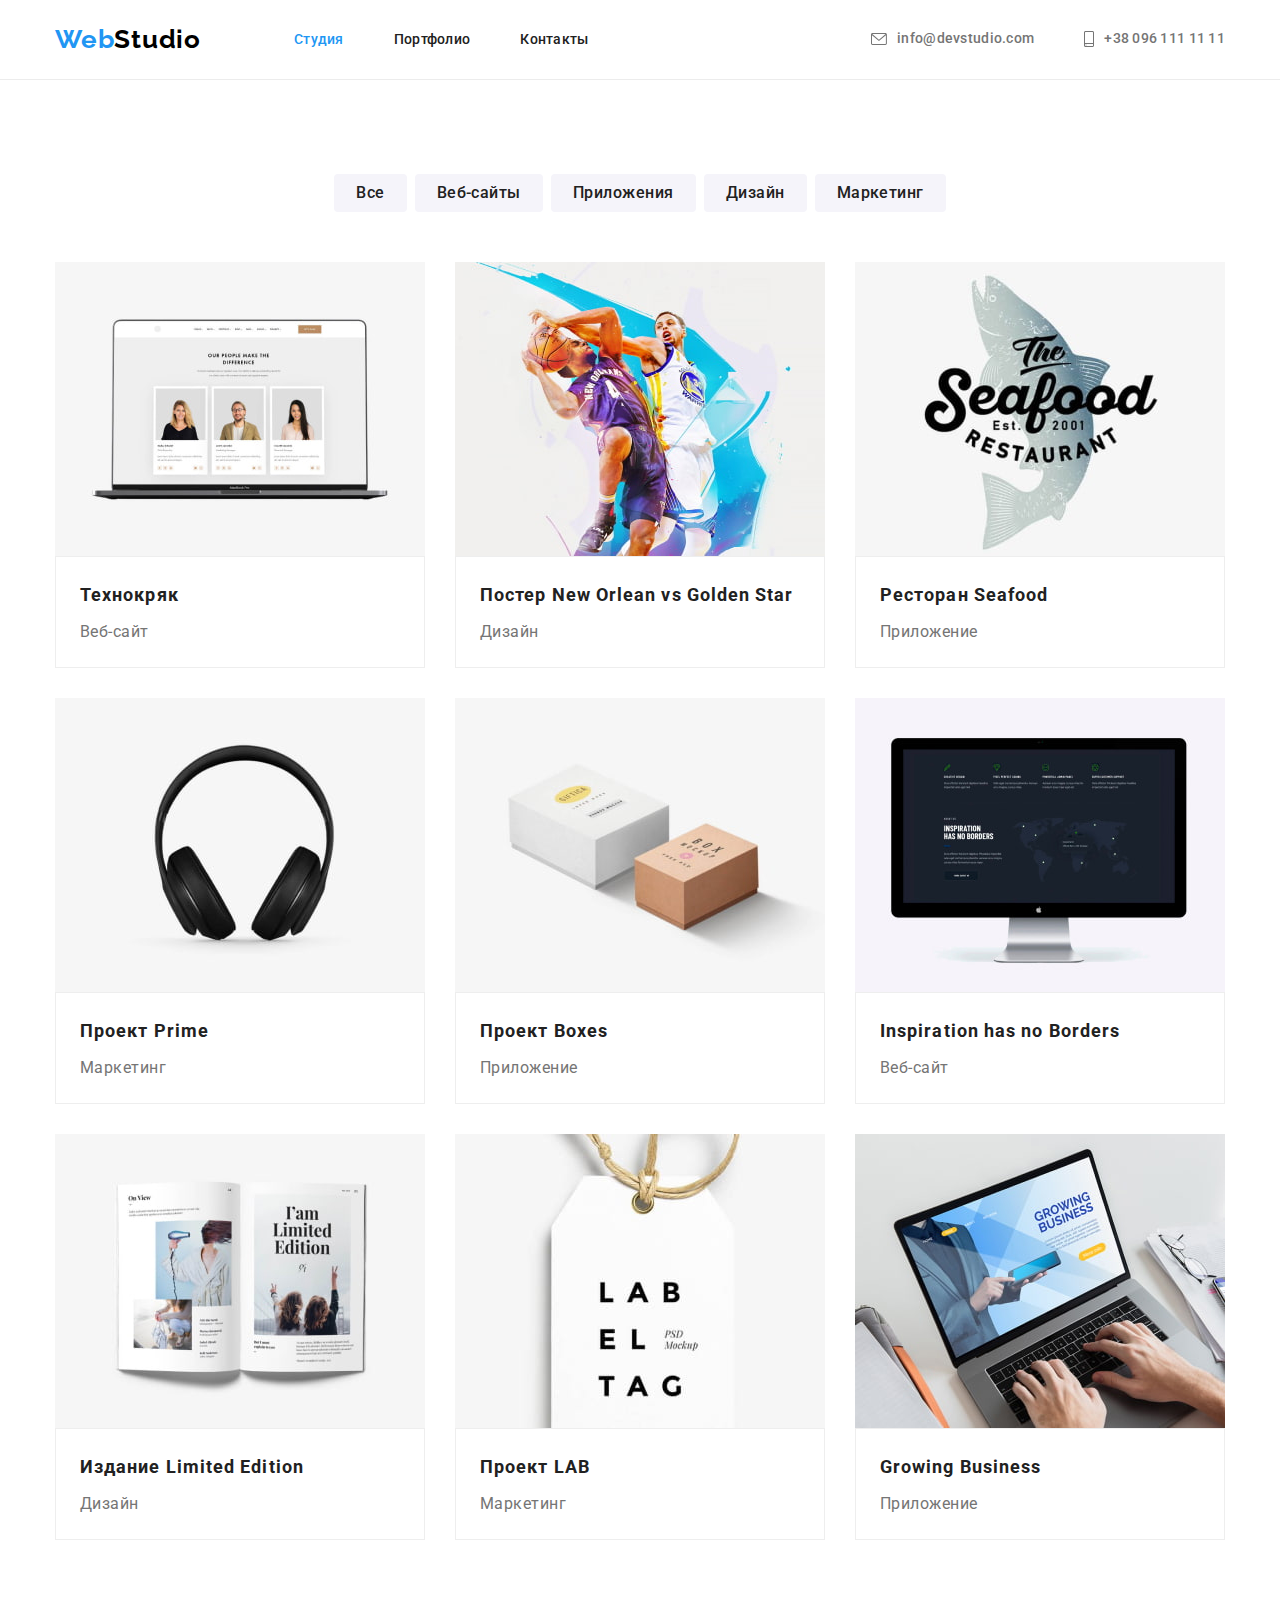
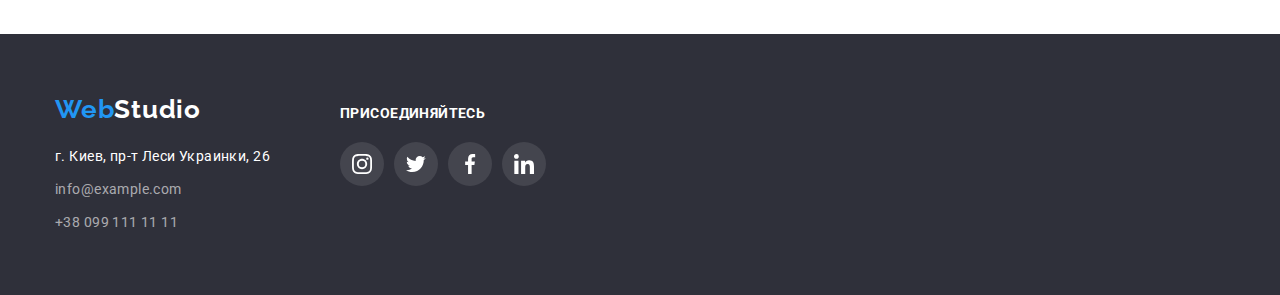
==== portfolio.html @ 4739a4f3 "add  changes" ====
<!DOCTYPE html>
<html lang="en">

<head>
    <meta charset="UTF-8">
    <meta http-equiv="X-UA-Compatible" content="IE=edge">
    <meta name="viewport" content="width=device-width, initial-scale=1.0">
    <title>Portfolio</title>
    <link rel="preconnect" href="https://fonts.googleapis.com">
    <link rel="preconnect" href="https://fonts.gstatic.com" crossorigin>
    <link
        href="https://fonts.googleapis.com/css2?family=Raleway:wght@700&family=Roboto:wght@400;500;700;900&display=swap"
        rel="stylesheet">
    <link rel="stylesheet" href="https://cdn.jsdelivr.net/npm/modern-normalize@1.1.0/modern-normalize.min.css">
    <link rel="stylesheet" href="./css/styles.css">
</head>

<body>
    <header class="page-header">
        <div class="container page-header-container">
            <a href="./index.html" class="link logo header-logo" lang="en">Web<span class="dark-logo">Studio</span></a>
        
            <nav class="nav">
                <ul class="nav-list list">
                    <li class="nav-item"><a class="link nav-link current" href="./index.html">Студия</a></li>
                    <li class="nav-item"><a class="link nav-link" href="./portfolio.html">Портфолио</a></li>
                    <li class="nav-item"><a class="link nav-link" href="">Контакты</a></li>
                </ul>
            </nav>
            <ul class="contacts-list list">
                <li class="contact-item">
                    <a class="link connect-link header-mail" href="mailto:info@devstudio.com">
                        <svg class="contacts-icon" width="16" height="12">
                            <use href="./images/svg/sprite.svg#icon-envelope"></use>
                        </svg>info@devstudio.com</a>
                </li>
                <li class="contact-item">
                    <a class="link connect-link header-tel" href="tel:+380961111111"><svg class="contacts-icon" width="10"
                            height="16">
                            <use href="./images/svg/sprite.svg#icon-smartphone"></use>
                        </svg>
                        +38 096 111 11 11</a>
                </li>
            </ul>
        </div>
    </header>

    <main>
        <section class="section">
            <div class="container">
                <h1 class="portfolio visually-hidden">Our works</h1>
                <ul class="list filter-btn">
                    <li class="filter-item"><button type="button" class="button secondary-btn">Все</button></li>
                    <li class="filter-item"><button type="button" class="button secondary-btn">Веб-сайты</button></li>
                    <li class="filter-item"><button type="button" class="button secondary-btn">Приложения</button></li>
                    <li class="filter-item"><button type="button" class="button secondary-btn">Дизайн</button></li>
                    <li class="filter-item"><button type="button" class="button secondary-btn">Маркетинг</button></li>
                </ul>
                <ul class="list portfolio-list">
                    <li class="portfolio-item">
                        <a href="" class="portfolio-link link">
                            <img src="./images/projects/img1.jpg" width="370" height="294" alt="Технокряк">
                            <div class="portfolio-description">
                                <h2 class="portfolio-title">Технокряк</h2>
                                <p class="portfolio-text">Веб-сайт</p>
                            </div>
                        </a>
                    </li>
                    <li class="portfolio-item">
                        <a href="" class="portfolio-link link">
                            <img src="./images/projects/img2.jpg" width="370" height="294" alt="Постер New Orlean vs Golden Star">
                            <div class="portfolio-description">
                                <h2 class="portfolio-title">Постер New Orlean vs Golden Star</h2>
                                <p class="portfolio-text">Дизайн</p>
                            </div>
                        </a>
                    </li>
                    <li class="portfolio-item">
                        <a href="" class="portfolio-link link">
                            <img src="./images/projects/img3.jpg" width="370" height="294" alt="Ресторан Seafood">
                            <div class="portfolio-description">
                                <h2 class="portfolio-title">Ресторан Seafood</h2>
                                <p class="portfolio-text">Приложение</p>
                            </div>
                        </a>
                    </li>
                    <li class="portfolio-item">
                        <a href="" class="portfolio-link link">
                            <img src="./images/projects/img4.jpg" width="370" height="294" alt="Проект Prime">
                            <div class="portfolio-description">
                                <h2 class="portfolio-title">Проект Prime</h2>
                                <p class="portfolio-text">Маркетинг</p>
                            </div>
                        </a>
                    </li>
                    <li class="portfolio-item">
                        <a href="" class="portfolio-link link">
                            <img src="./images/projects/img5.jpg" width="370" height="294" alt="Проект Boxes">
                            <div class="portfolio-description">
                                <h2 class="portfolio-title">Проект Boxes</h2>
                                <p class="portfolio-text">Приложение</p>
                            </div>
                        </a>
                    </li>
                    <li class="portfolio-item">
                        <a href="" class="portfolio-link link">
                            <img src="./images/projects/img6.jpg" width="370" height="294" alt="Inspiration has no Borders">
                            <div class="portfolio-description">
                                <h2 class="portfolio-title">Inspiration has no Borders</h2>
                                <p class="portfolio-text">Веб-сайт</p>
                            </div>
                        </a>
                    </li>
                    <li class="portfolio-item">
                        <a href="" class="portfolio-link link">
                            <img src="./images/projects/img7.jpg" width="370" height="294" alt="Издание Limited Edition">
                            <div class="portfolio-description">
                                <h2 class="portfolio-title">Издание Limited Edition</h2>
                                <p class="portfolio-text">Дизайн</p>
                            </div>
                        </a>
                    </li>
                    <li class="portfolio-item">
                        <a href="" class="portfolio-link link">
                            <img src="./images/projects/img8.jpg" width="370" height="294" alt="Проект LAB">
                            <div class="portfolio-description">
                                <h2 class="portfolio-title">Проект LAB</h2>
                                <p class="portfolio-text">Маркетинг</p>
                            </div>
                        </a>
                    </li>
                    <li class="portfolio-item">
                        <a href="" class="portfolio-link link">
                            <img src="./images/projects/img9.jpg" width="370" height="294" alt="Growing Business">
                            <div class="portfolio-description">
                                <h2 class="portfolio-title">Growing Business</h2>
                                <p class="portfolio-text">Приложение</p>
                            </div>
                        </a>
                    </li>
                </ul>
            </div>
        </section>


    </main>

    <footer class="footer">
        <div class="container footer-container">
            <div class="footer-address">
                <a href="./index.html" class="logo link">Web<span class="white-logo">Studio</span></a>
                <address class="address">
                    <ul class="list address-list">
                        <li class="address-item"><a class="map link" target="_blank" rel="noopener noreferrer"
                                href="https://www.google.com.ua/maps/place/бул.+Леси+Украинки,+26,+Киев,+02000/@50.4265807,30.5361918,17z/data=!3m1!4b1!4m5!3m4!1s0x40d4cf0e033ecbe9:0x57a4dffefec77da0!8m2!3d50.4265807!4d30.5383858?hl=ru">г.
                                Киев, пр-т Леси Украинки, 26</a></li>
                        <li class="address-item"><a class="contact-link link"
                                href="mailto:info@example.com">info@example.com</a></li>
                        <li class="address-item"><a class="contact-link link" href="tel:+380991111111">+38 099 111 11 11</a>
                        </li>
                    </ul>
                </address>
            </div>
            <div class="subscribe">
                <h3 class="social-title">присоединяйтесь</h3>
                <ul class="social-subscribe-list list">
                    <li class="subscribe-list-item">
                        <a href="" class="subscribe-list-link link">
                            <svg class="subscribe-list-icon" width="20" height="20">
                                <use href="./images/svg/sprite.svg#icon-instagram"></use>
                            </svg>
                        </a>
                    </li>
                    <li class="subscribe-list-item">
                        <a href="" class="subscribe-list-link link">
                            <svg class="subscribe-list-icon" width="20" height="20">
                                <use href="./images/svg/sprite.svg#icon-twitter"></use>
                            </svg>
                        </a>
                    </li>
                    <li class="subscribe-list-item">
                        <a href="" class="subscribe-list-link link">
                            <svg class="subscribe-list-icon" width="20" height="20">
                                <use href="./images/svg/sprite.svg#icon-facebook"></use>
                            </svg>
                        </a>
                    </li>
                    <li class="subscribe-list-item">
                        <a href="" class="subscribe-list-link link">
                            <svg class="subscribe-list-icon" width="20" height="20">
                                <use href="./images/svg/sprite.svg#icon-linkedin"></use>
                            </svg>
                        </a>
                    </li>
                </ul>
            </div>
        </div>
    </footer>


</body>

</html>
---- css/styles.css ----
/* палитра */
/* цвет основного текста #757575 */
/* вторичный цвет текста #212121 */
/* белый  #FFFFFF */
/* прозрачный белый rgba(255, 255, 255, 0.6) */
/* акцент #2196F3 */
/* акцент фона-темный #2F303A */
/* цвет фона серый #F5F4FA */
:root{
    --font-family:'Roboto', sans-serif;
    --font-family-secondary:'Raleway',sans-serif;

    --primary-text-color:#757575;
    --secondary-text-color:#212121;
    --white-color:#FFF;
    --transparent-text-color:rgba(255, 255, 255, 0.6);

    --accent-blue:#2196F3;
    --accent-dark:#000;

    --accent-bgc:#2F303A;
    --secondary-bgc:#F5F4FA;
   
    --icon-bgc:rgba(255, 255, 255, 0.1);
    --color-icon:#AFB1B8;

    
}

h1,
h2,
h3,
h4,
p{
    margin-top: 0;
    margin-bottom: 0;
}

ul,
ol{
    margin-top: 0;
    margin-bottom: 0;
    padding-left: 0;
}
img{
    height: auto;
    max-width: 100%;
    display: block;
}

/* Common style */
body{
    color:var(--primary-text-color) ;
    background-color:var(--primary-bgc-color);
    font-family:var(--font-family);
    font-size: 14px;
    letter-spacing: 0.03em;
}
.visually-hidden {
    position: absolute;
    white-space: nowrap;
    width: 1px;
    height: 1px;
    overflow: hidden;
    border: 0;
    padding: 0;
    clip: rect(0 0 0 0);
    clip-path: inset(50%);
    margin: -1px;
}
.list{
    list-style: none;
}
.link{
    text-decoration: none;
    font-family: inherit;
    color:inherit;
}
.button{
    font-size: 16px;
    border: none;

    background-color: transparent;
    color: inherit;
    
    cursor: pointer;

    display: inline-block;


}
.section{
    padding-top: 94px;
    padding-bottom: 94px;
}
.section-title{
    font-weight: 700;
    font-size: 36px;
    line-height: 1.16;
    letter-spacing: 0.03em;
    text-align: center;

    color: var(--secondary-text-color);
}
.logo{
    font-family:var(--font-family-secondary) ;
    font-weight: 700;
    font-size: 26px;
    letter-spacing: 0.03em;
    line-height: 1.19;
    color: var(--accent-blue);
}
.container{
    width: 1200px;
    margin: 0 auto;
    padding-left: 15px;
    padding-right: 15px;

   
}

/* Header */
.page-header{
    padding-top: 24px;
    padding-bottom: 24px;
    border-bottom: 1px solid #ECECEC;
}
.page-header-container{
    display: flex;
    align-items: center;
}
.header-logo{
    margin-right: 93px;
}

.dark-logo{
    color: var(--accent-dark);
}


.nav-list {
    display: flex;
    align-items: center;
  
}
.nav-item:not(:last-child){
    margin-right: 50px;
}
.nav-link {
    font-weight: 500;
    line-height: 1.14;
    letter-spacing: 0.02em;
    color: var(--secondary-text-color);
}
.nav-link.current {
    color: var(--accent-blue);
}
.connect-link:hover,
.connect-link:focus,
.nav-link:hover,
.nav-link:focus,
.contact-link:hover,
.contact-link:focus,
.map:hover,
.map:focus{
    color: var(--accent-blue);
}
.contacts-list {
    display: flex;
    align-items: center;
    margin-left: auto;
    
}

.connect-link {
    display: flex;
    align-items: center;
    font-weight: 500;
    line-height: 1.14;
    letter-spacing: 0.02em;
}
.contact-item:not(:last-child){
    margin-right:50px;
}
.contacts-icon{
    margin-right: 10px;
    fill: currentColor;
}


/* Hero */
.hero{
    background-image: linear-gradient(rgba(47, 48, 58, 0.4),rgba(47, 48, 58, 0.4)), url("../images/hero/bacground-image.jpg");
    background-size: cover;
    background-repeat: no-repeat;
    background-position: 50% 50%;
    margin-left: auto;
    margin-right: auto; 
    max-width: 1600px;   
    background-color: var(--accent-bgc);

    padding-top: 200px;
    padding-bottom: 200px;
}
.hero-title{
    font-weight: 900;
    font-size: 44px;
    line-height: 1.36;
    text-align: center;
    letter-spacing: 0.06em;
    text-transform: uppercase;
    
    color: var(--white-color);

    margin-bottom: 30px;
    width: 696px;
    margin-left: auto;
    margin-right: auto;
} 
.primary-btn{
    font-weight: 700;
    line-height: 1.88;
    text-align: center;
    letter-spacing: 0.06em;
    color: var(--white-color);

    background-color: var(--accent-blue);
    
    display: flex;
    align-items: center;
    padding: 10px 32px;
    margin-left: auto;
    margin-right: auto;
    box-shadow: 0px 4px 4px rgba(0, 0, 0, 0.15);
    border-radius: 4px;
}
.primary-btn:hover,
.primary-btn:focus{
    color: var(--secondary-text-color);
    background-color: var(--white-color);
    box-shadow: 0px 4px 4px rgba(0, 0, 0, 0.15);
    border-radius: 4px;
}

/* Feature */
.feature-list {
    display: flex;
    column-gap: 30px;
    
}
.feature-item{
    flex-basis: calc((100%-90px)/4);

}
.feature-box{
    display: flex;
    justify-content: center;
    align-items: center;
    height: 120px;
    background-color: var(--secondary-bgc);
    border-radius: 4px;
    margin-bottom: 30px;

}

.feature-title {
    font-size: 14px;
    line-height: 1.14;
    text-transform: uppercase;
    color: var(--secondary-text-color);

    margin-bottom: 10px;
    
}

.feature-text {
    line-height: 1.71;
}

/* Work */
.work-section{
    padding-top: 0px;
}
.work-title{
    margin-bottom: 50px;
}
.work-list{
    display: flex;
    column-gap: 30px;

}
.work-item{
    flex-basis:calc((100%-60px)/3);
}

/* Team */
.team-section{
    background-color:var(--secondary-bgc);
}
.general-team-title{
    margin-bottom: 50px;
}
.team-list {
    display: flex;
    gap: 30px;
}
.team-item{
    background: var(--white-color);
    box-shadow: 0px 1px 3px rgba(0, 0, 0, 0.12), 0px 1px 1px rgba(0, 0, 0, 0.14), 0px 2px 1px rgba(0, 0, 0, 0.2);
    border-radius: 0px 0px 4px 4px;
    flex-basis: calc((100%-90px)/4);
}
.team-description{
    padding-top: 30px;
    padding-bottom: 30px;
}

.team-title {
    font-weight: 500;
    font-size: 16px;
    line-height: 1.18;
    letter-spacing: 0.03em;
    text-align: center;
    color: var(--secondary-text-color);

    margin-bottom: 10px;
}

.team-text {
    margin-bottom: 16px;
    font-size: 16px;
    letter-spacing: 0.03em;
    line-height: 1.18;
    text-align: center;
}
.social-list{
    display: flex;
    justify-content: center;
    gap: 10px;
}
.social-list-link{
    display: flex;
    justify-content: center;
    align-items: center;
    width: 44px;
    height: 44px;
    border-radius: 50%;
    background-color: var(--white-color);
}
.social-list-icon{
    fill: var(--color-icon);
}
.social-list-link:hover,
.social-list-link:focus{
    background-color: var(--accent-blue);
}
.social-list-link:hover .social-list-icon,
.social-list-link:focus .social-list-icon{
    fill: var(--white-color);
}
/* Subscribe */
.client-title{
    margin-bottom: 50px;
}
.client-list{
    display: flex;
    justify-content: center;
    gap: 30px;

}
.client-list-link{
    display: flex;
    justify-content: center;
    align-items: center;
    width: 170px;
    height: 92px;
    border: 1px solid var(--color-icon);
    border-radius: 4px;
    background-color: var(--white-color);
}
.client-list-icon{
    fill: var(--color-icon);
}
.client-list-link:hover,
.client-list-link:focus{
    border: 1px solid var(--accent-blue);
}
.client-list-link:hover .client-list-icon,
.client-list-link:focus .client-list-icon{
    fill: var(--accent-blue);
}
/* Footer */
.footer {
    background-color: var(--accent-bgc);
    padding-top: 60px;
    padding-bottom: 60px;
    
}
.footer-container{
    align-items: baseline;
    display: flex;
}
.white-logo{
    color: var(--white-color);
}
.address {
    font-style: normal;
    margin-top: 20px;
}

.map {
    line-height: 1.71;
    color:var(--white-color);
}

.address-item:not(:last-child){
    margin-bottom: 9px;
}
.contact-link {
    line-height: 1.71;
    color: var(--transparent-text-color);
}
.subscribe{

    margin-left: 70px;
}
.social-title{
    margin-bottom: 20px;
    font-size: 14px;
    font-weight: 700;
    line-height: 1.14;
    text-transform: uppercase;
    color: var(--white-color);
}
.social-subscribe-list{
    display: flex;
    justify-content: center;
    gap: 10px;
}
.subscribe-list-link{
    display: flex;
    justify-content: center;
    align-items: center;
    width: 44px;
    height: 44px;
    border-radius: 50%;
    background-color: var(--icon-bgc);
}
.subscribe-list-icon{
    fill: var(--white-color);
}
.subscribe-list-link:hover,
.subscribe-list-link:focus{
    background-color: var(--accent-blue);
}


/* Portfolio */
.filter-btn{
    display: flex;
    justify-content: center;
    margin-bottom: 50px;
    
}
.filter-item:not(:last-child){
    margin-right: 8px;
}
.secondary-btn{
    font-weight: 500;
    letter-spacing: 0.03em;
    line-height: 1.62;
    text-align: center;
    
    color: var(--secondary-text-color);
    background:var(--secondary-bgc);
    margin-left: auto;
    margin-right: auto;
    padding: 6px 22px;
    border-radius: 4px;
}
.secondary-btn:hover,
.secondary-btn:focus{
    box-shadow: 0px 3px 1px rgba(0, 0, 0, 0.1), 0px 1px 2px rgba(0, 0, 0, 0.08), 0px 2px 2px rgba(0, 0, 0, 0.12);
    border-radius: 4px;
    color: var(--white-color);
    background-color: var(--accent-blue);
}
.portfolio-list{
    display: flex;
    flex-wrap: wrap;
    gap: 30px;
}

.portfolio-link{
    display: block;
}
.portfolio-link:hover,
.portfolio-link:focus{
    box-shadow: 0px 1px 1px rgba(0, 0, 0, 0.12), 0px 4px 4px rgba(0, 0, 0, 0.06), 1px 4px 6px rgba(0, 0, 0, 0.16);
}
.portfolio-description{
    background: #FFFFFF;
    border: 1px solid #EEEEEE;
    padding: 20px 24px;
}
.portfolio-title {
    font-size: 18px;
    line-height: 2;
    letter-spacing: 0.06em;
    color: var(--secondary-text-color);

    margin-bottom: 4px;

}

.portfolio-text {
    font-size: 16px;
    letter-spacing: 0.03em;
    line-height: 1.88;
}
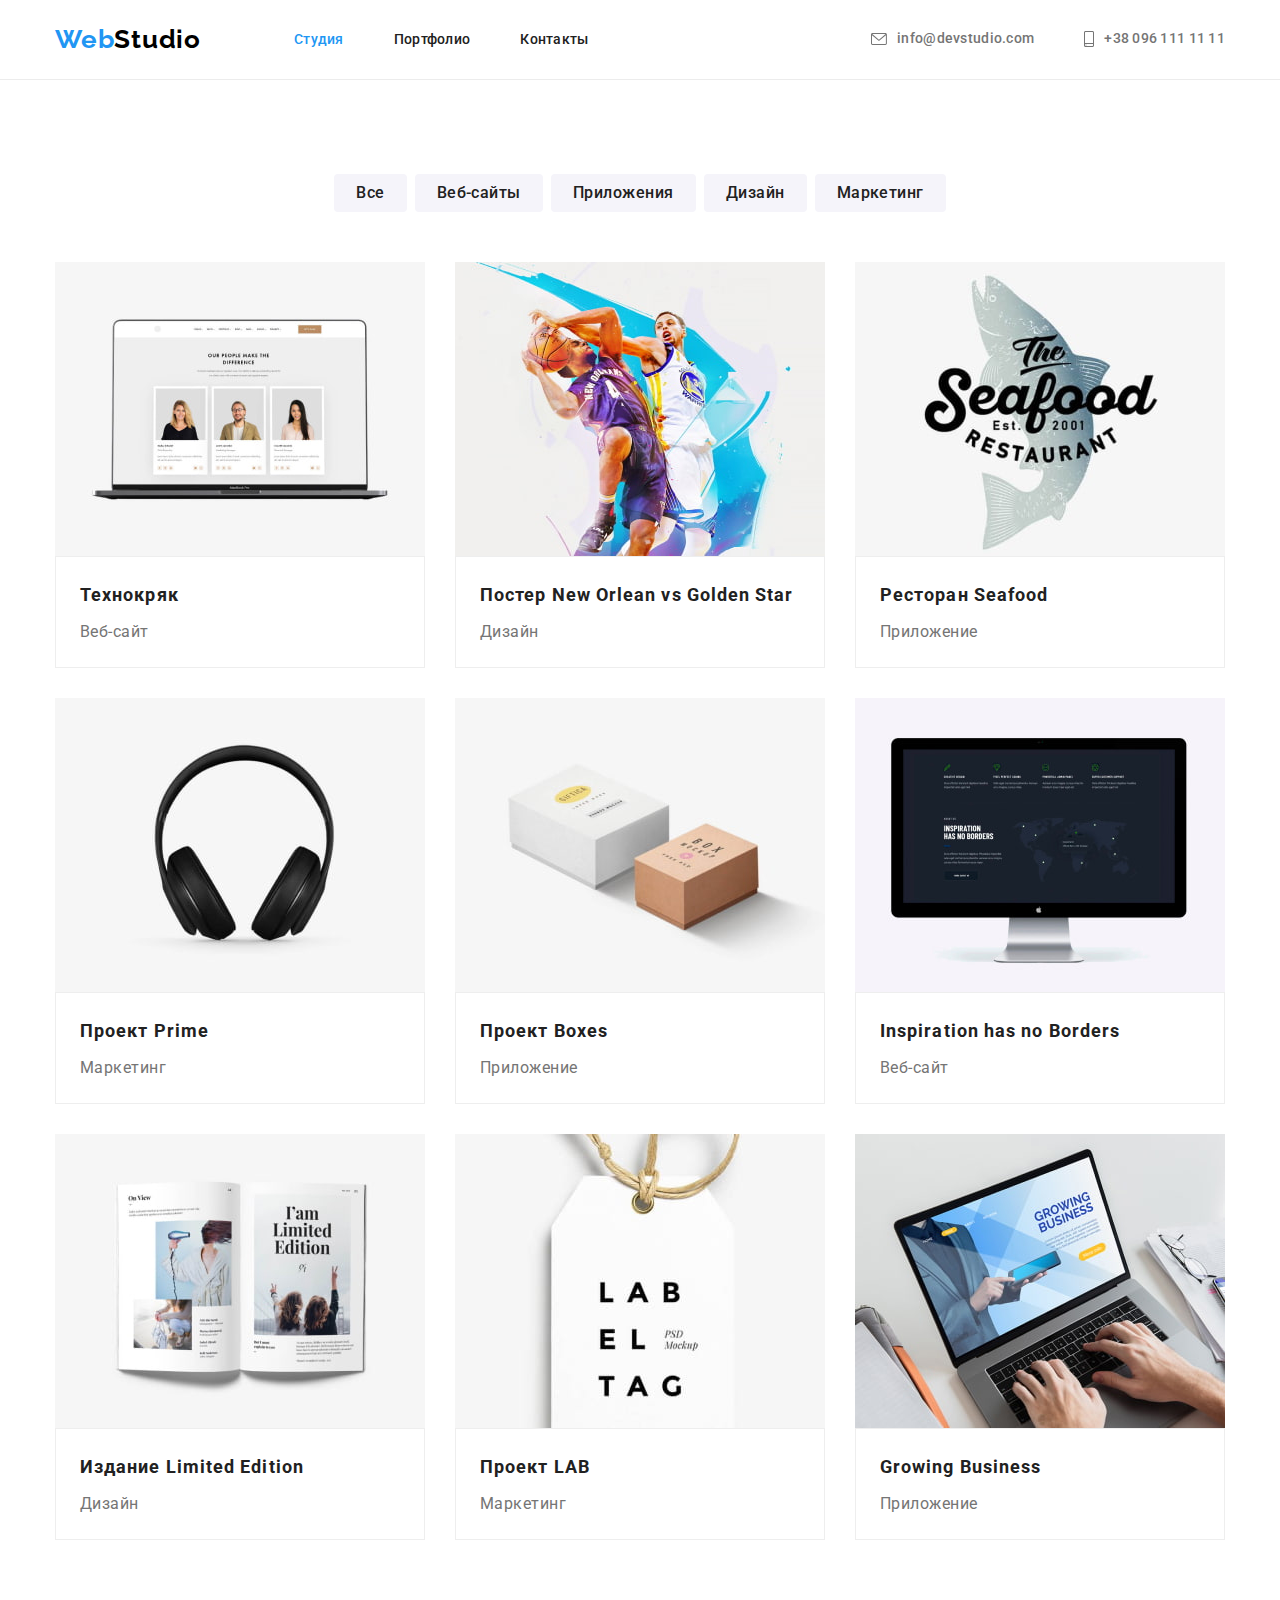
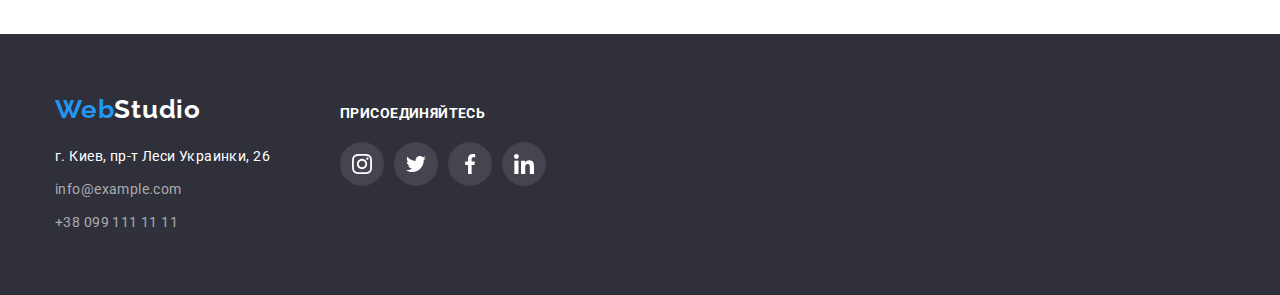
==== commit edc4c6b0: "changed" ====
--- a/portfolio.html
+++ b/portfolio.html
@@ -59,7 +59,11 @@
                 <ul class="list portfolio-list">
                     <li class="portfolio-item">
                         <a href="" class="portfolio-link link">
-                            <img src="./images/projects/img1.jpg" width="370" height="294" alt="Технокряк">
+                            <div class="box-overlay">
+                                <img src="./images/projects/img1.jpg" width="370" height="294" alt="Технокряк">
+                                <p class="portfolio-overlay">Ресурс предлагает комплексные предложения с разным уровнем функционала и сервисов. Все это позволит посетителю получить
+                                исчерпывающие сведения о компании или частном лице.</p>
+                            </div>
                             <div class="portfolio-description">
                                 <h2 class="portfolio-title">Технокряк</h2>
                                 <p class="portfolio-text">Веб-сайт</p>
@@ -68,7 +72,12 @@
                     </li>
                     <li class="portfolio-item">
                         <a href="" class="portfolio-link link">
-                            <img src="./images/projects/img2.jpg" width="370" height="294" alt="Постер New Orlean vs Golden Star">
+                            <div class="box-overlay">
+                                <img src="./images/projects/img2.jpg" width="370" height="294" alt="Постер New Orlean vs Golden Star">
+                                <p class="portfolio-overlay">Ресурс предлагает комплексные предложения с разным уровнем функционала и сервисов. Все это
+                                    позволит посетителю получить
+                                    исчерпывающие сведения о компании или частном лице.</p>
+                            </div>
                             <div class="portfolio-description">
                                 <h2 class="portfolio-title">Постер New Orlean vs Golden Star</h2>
                                 <p class="portfolio-text">Дизайн</p>
@@ -77,7 +86,12 @@
                     </li>
                     <li class="portfolio-item">
                         <a href="" class="portfolio-link link">
-                            <img src="./images/projects/img3.jpg" width="370" height="294" alt="Ресторан Seafood">
+                            <div class="box-overlay">
+                                <img src="./images/projects/img3.jpg" width="370" height="294" alt="Ресторан Seafood">
+                                <p class="portfolio-overlay">Ресурс предлагает комплексные предложения с разным уровнем функционала и сервисов. Все это
+                                    позволит посетителю получить
+                                    исчерпывающие сведения о компании или частном лице.</p>
+                            </div>
                             <div class="portfolio-description">
                                 <h2 class="portfolio-title">Ресторан Seafood</h2>
                                 <p class="portfolio-text">Приложение</p>
@@ -86,7 +100,12 @@
                     </li>
                     <li class="portfolio-item">
                         <a href="" class="portfolio-link link">
-                            <img src="./images/projects/img4.jpg" width="370" height="294" alt="Проект Prime">
+                            <div class="box-overlay">
+                                <img src="./images/projects/img4.jpg" width="370" height="294" alt="Проект Prime">
+                                <p class="portfolio-overlay">Ресурс предлагает комплексные предложения с разным уровнем функционала и сервисов. Все это
+                                    позволит посетителю получить
+                                    исчерпывающие сведения о компании или частном лице.</p>
+                            </div>
                             <div class="portfolio-description">
                                 <h2 class="portfolio-title">Проект Prime</h2>
                                 <p class="portfolio-text">Маркетинг</p>
@@ -95,7 +114,12 @@
                     </li>
                     <li class="portfolio-item">
                         <a href="" class="portfolio-link link">
-                            <img src="./images/projects/img5.jpg" width="370" height="294" alt="Проект Boxes">
+                            <div class="box-overlay">
+                                <img src="./images/projects/img5.jpg" width="370" height="294" alt="Проект Boxes">
+                                <p class="portfolio-overlay">Ресурс предлагает комплексные предложения с разным уровнем функционала и сервисов. Все это
+                                    позволит посетителю получить
+                                    исчерпывающие сведения о компании или частном лице.</p>
+                            </div>
                             <div class="portfolio-description">
                                 <h2 class="portfolio-title">Проект Boxes</h2>
                                 <p class="portfolio-text">Приложение</p>
@@ -104,7 +128,12 @@
                     </li>
                     <li class="portfolio-item">
                         <a href="" class="portfolio-link link">
-                            <img src="./images/projects/img6.jpg" width="370" height="294" alt="Inspiration has no Borders">
+                            <div class="box-overlay">
+                                <img src="./images/projects/img6.jpg" width="370" height="294" alt="Inspiration has no Borders">
+                                <p class="portfolio-overlay">Ресурс предлагает комплексные предложения с разным уровнем функционала и сервисов. Все это
+                                    позволит посетителю получить
+                                    исчерпывающие сведения о компании или частном лице.</p>
+                            </div>
                             <div class="portfolio-description">
                                 <h2 class="portfolio-title">Inspiration has no Borders</h2>
                                 <p class="portfolio-text">Веб-сайт</p>
@@ -113,7 +142,12 @@
                     </li>
                     <li class="portfolio-item">
                         <a href="" class="portfolio-link link">
-                            <img src="./images/projects/img7.jpg" width="370" height="294" alt="Издание Limited Edition">
+                            <div class="box-overlay">
+                                <img src="./images/projects/img7.jpg" width="370" height="294" alt="Издание Limited Edition">
+                                <p class="portfolio-overlay">Ресурс предлагает комплексные предложения с разным уровнем функционала и сервисов. Все это
+                                    позволит посетителю получить
+                                    исчерпывающие сведения о компании или частном лице.</p>
+                            </div>
                             <div class="portfolio-description">
                                 <h2 class="portfolio-title">Издание Limited Edition</h2>
                                 <p class="portfolio-text">Дизайн</p>
@@ -122,7 +156,12 @@
                     </li>
                     <li class="portfolio-item">
                         <a href="" class="portfolio-link link">
-                            <img src="./images/projects/img8.jpg" width="370" height="294" alt="Проект LAB">
+                            <div class="box-overlay">
+                                <img src="./images/projects/img8.jpg" width="370" height="294" alt="Проект LAB">
+                                <p class="portfolio-overlay">Ресурс предлагает комплексные предложения с разным уровнем функционала и сервисов. Все это
+                                    позволит посетителю получить
+                                    исчерпывающие сведения о компании или частном лице.</p>
+                            </div>
                             <div class="portfolio-description">
                                 <h2 class="portfolio-title">Проект LAB</h2>
                                 <p class="portfolio-text">Маркетинг</p>
@@ -131,7 +170,12 @@
                     </li>
                     <li class="portfolio-item">
                         <a href="" class="portfolio-link link">
-                            <img src="./images/projects/img9.jpg" width="370" height="294" alt="Growing Business">
+                            <div class="box-overlay">
+                                <img src="./images/projects/img9.jpg" width="370" height="294" alt="Growing Business">
+                                <p class="portfolio-overlay">Ресурс предлагает комплексные предложения с разным уровнем функционала и сервисов. Все это
+                                    позволит посетителю получить
+                                    исчерпывающие сведения о компании или частном лице.</p>
+                            </div>
                             <div class="portfolio-description">
                                 <h2 class="portfolio-title">Growing Business</h2>
                                 <p class="portfolio-text">Приложение</p>
--- a/css/styles.css
+++ b/css/styles.css
@@ -20,9 +20,16 @@
 
     --accent-bgc:#2F303A;
     --secondary-bgc:#F5F4FA;
+    --work-bgc:rgba(47, 48, 58, 0.8);
+    --portfolio-bgc:rgba(33, 150, 243, 0.9);
+    --modal-bgc:rgba(0, 0, 0, 0.2);
    
     --icon-bgc:rgba(255, 255, 255, 0.1);
     --color-icon:#AFB1B8;
+
+    --transition-dur-and-func: 250ms cubic-bezier(0.4, 0, 0.2, 1);
+   
+
 
     
 }
@@ -147,6 +154,7 @@
     margin-right: 50px;
 }
 .nav-link {
+    transition: color var(--transition-dur-and-func);
     font-weight: 500;
     line-height: 1.14;
     letter-spacing: 0.02em;
@@ -173,6 +181,7 @@
 }
 
 .connect-link {
+    transition: color var(--transition-dur-and-func);
     display: flex;
     align-items: center;
     font-weight: 500;
@@ -218,6 +227,7 @@
     margin-right: auto;
 } 
 .primary-btn{
+    transition: color var(--transition-dur-and-func), background-color var(--transition-dur-and-func);
     font-weight: 700;
     line-height: 1.88;
     text-align: center;
@@ -238,8 +248,8 @@
 .primary-btn:focus{
     color: var(--secondary-text-color);
     background-color: var(--white-color);
-    box-shadow: 0px 4px 4px rgba(0, 0, 0, 0.15);
-    border-radius: 4px;
+
+  
 }
 
 /* Feature */
@@ -290,7 +300,25 @@
 
 }
 .work-item{
+    position: relative;
     flex-basis:calc((100%-60px)/3);
+}
+.work-text{
+    position: absolute;
+    bottom: 0px;
+    left: 0px;
+    width: 100%;
+    height: 70px;
+    padding-top: 27px;
+    padding-bottom: 27px;
+    overflow: auto;
+
+    font-size: 14px;
+    line-height: 1.14;
+    text-transform: uppercase;
+    text-align: center;
+    color: var(--white-color);
+    background-color: var(--work-bgc);
 }
 
 /* Team */
@@ -339,6 +367,7 @@
     gap: 10px;
 }
 .social-list-link{
+    transition: background-color var(--transition-dur-and-func);
     display: flex;
     justify-content: center;
     align-items: center;
@@ -348,6 +377,7 @@
     background-color: var(--white-color);
 }
 .social-list-icon{
+    transition: fill var(--transition-dur-and-func);
     fill: var(--color-icon);
 }
 .social-list-link:hover,
@@ -369,6 +399,7 @@
 
 }
 .client-list-link{
+    transition: border var(--transition-dur-and-func);
     display: flex;
     justify-content: center;
     align-items: center;
@@ -379,6 +410,7 @@
     background-color: var(--white-color);
 }
 .client-list-icon{
+    transition: fill var(--transition-dur-and-func);
     fill: var(--color-icon);
 }
 .client-list-link:hover,
@@ -409,6 +441,7 @@
 }
 
 .map {
+    transition: color var(--transition-dur-and-func);
     line-height: 1.71;
     color:var(--white-color);
 }
@@ -417,6 +450,7 @@
     margin-bottom: 9px;
 }
 .contact-link {
+    transition: color var(--transition-dur-and-func);
     line-height: 1.71;
     color: var(--transparent-text-color);
 }
@@ -438,6 +472,7 @@
     gap: 10px;
 }
 .subscribe-list-link{
+    transition: background-color var(--transition-dur-and-func);
     display: flex;
     justify-content: center;
     align-items: center;
@@ -466,6 +501,7 @@
     margin-right: 8px;
 }
 .secondary-btn{
+    transition: color var(--transition-dur-and-func),background-color var(--transition-dur-and-func), box-shadow var(--transition-dur-and-func) ;
     font-weight: 500;
     letter-spacing: 0.03em;
     line-height: 1.62;
@@ -480,24 +516,57 @@
 }
 .secondary-btn:hover,
 .secondary-btn:focus{
+    color: var(--white-color);
+    background-color: var(--accent-blue); 
+    
     box-shadow: 0px 3px 1px rgba(0, 0, 0, 0.1), 0px 1px 2px rgba(0, 0, 0, 0.08), 0px 2px 2px rgba(0, 0, 0, 0.12);
-    border-radius: 4px;
-    color: var(--white-color);
-    background-color: var(--accent-blue);
 }
 .portfolio-list{
     display: flex;
     flex-wrap: wrap;
     gap: 30px;
 }
-
+.portfolio-link:hover .portfolio-overlay,
+.portfolio-link:focus .portfolio-overlay{
+    transform: translate(0,0);
+}
 .portfolio-link{
     display: block;
+    transition: box-shadow var(--transition-dur-and-func);
+    
 }
 .portfolio-link:hover,
 .portfolio-link:focus{
     box-shadow: 0px 1px 1px rgba(0, 0, 0, 0.12), 0px 4px 4px rgba(0, 0, 0, 0.06), 1px 4px 6px rgba(0, 0, 0, 0.16);
-}
+    
+}
+.box-overlay {
+    position: relative;
+    overflow: hidden;
+   
+}
+
+.portfolio-overlay {
+    position: absolute;
+    top: 0px;
+    left: 0px;
+    width: 100%;
+    height: 100%;
+    overflow: auto;
+    padding: 63px 24px;
+
+    transform: translate(0,100%);
+    transition: transform var(--transition-dur-and-func);
+    
+
+    font-size: 18px;
+    letter-spacing: 0.03em;
+    line-height: 1.56;
+    color: var(--white-color);
+    background-color: var(--portfolio-bgc) ;
+   
+}
+
 .portfolio-description{
     background: #FFFFFF;
     border: 1px solid #EEEEEE;
@@ -518,3 +587,58 @@
     letter-spacing: 0.03em;
     line-height: 1.88;
 }
+
+.backdrop{
+    position: fixed;
+    top: 0px;
+    left: 0px;
+    width: 100%;
+    height: 100%;
+    background-color: var(--modal-bgc);
+    z-index: 100;
+    transition: opacity var(--transition-dur-and-func), visibility var(--transition-dur-and-func);
+
+
+}
+.modal{
+    position: absolute;
+    top: 50%;
+    left: 50%;
+    transform: translate(-50%,-50%);
+    width: 528px;
+    height: 581px;
+    background-color: var(--white-color);
+    box-shadow: 0px 1px 3px rgba(0, 0, 0, 0.12), 0px 1px 1px rgba(0, 0, 0, 0.14), 0px 2px 1px rgba(0, 0, 0, 0.2);
+    border-radius: 4px;
+}
+.modal-close-btn{
+    position: absolute;
+    top: 8px;
+    right: 8px;
+
+    display: flex;
+    justify-content: center;
+    align-items: center;
+
+    padding: 6px;
+    width: 30px;
+    height: 30px;
+    border-radius: 50%;
+    border: 1px solid rgba(0, 0, 0, 0.1);
+    background-color: transparent;
+
+}
+.modal-close-btn-icon{
+    transition: fill var(--transition-dur-and-func);
+    fill: var(--accent-dark);
+}
+
+.modal-close-btn:hover .modal-close-btn-icon,
+.modal-close-btn:focus .modal-close-btn-icon{
+    fill: var(--accent-blue);
+}
+.backdrop.is-hidden{
+    opacity: 0;
+    visibility: hidden;
+    pointer-events: none;
+}
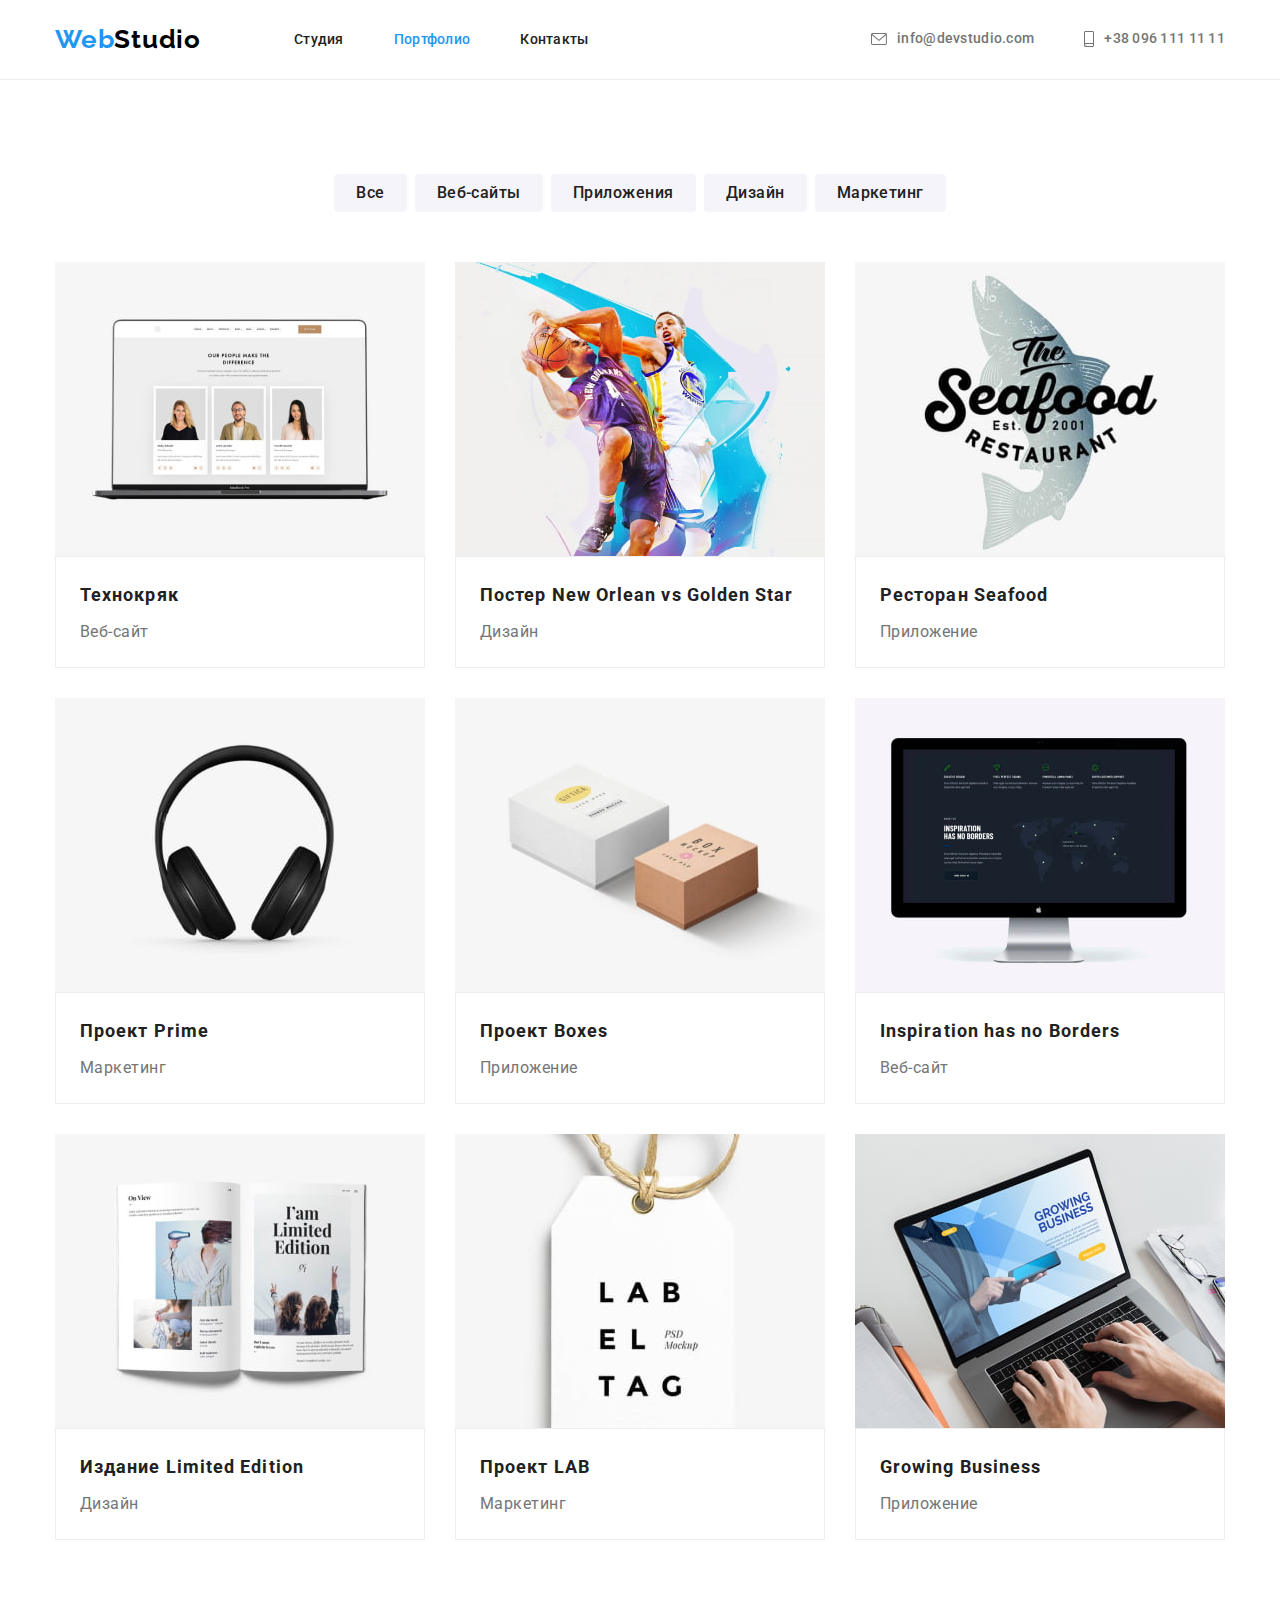
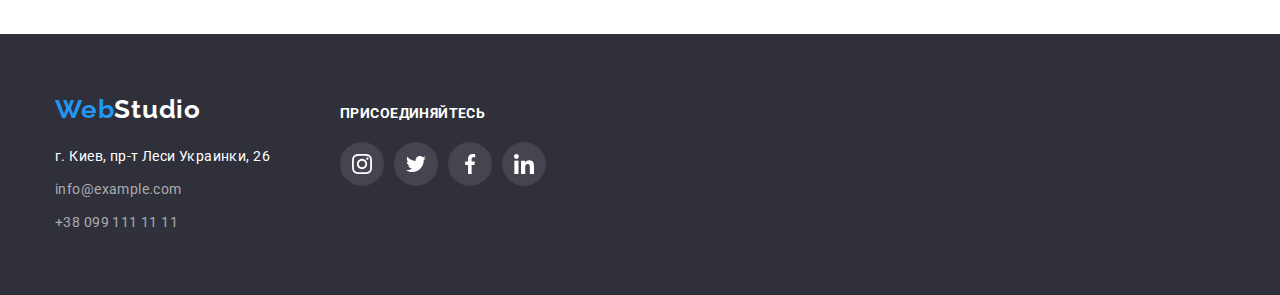
==== commit da6bdda3: "changed html" ====
--- a/portfolio.html
+++ b/portfolio.html
@@ -22,8 +22,8 @@
         
             <nav class="nav">
                 <ul class="nav-list list">
-                    <li class="nav-item"><a class="link nav-link current" href="./index.html">Студия</a></li>
-                    <li class="nav-item"><a class="link nav-link" href="./portfolio.html">Портфолио</a></li>
+                    <li class="nav-item"><a class="link nav-link " href="./index.html">Студия</a></li>
+                    <li class="nav-item"><a class="link nav-link current" href="./portfolio.html">Портфолио</a></li>
                     <li class="nav-item"><a class="link nav-link" href="">Контакты</a></li>
                 </ul>
             </nav>
